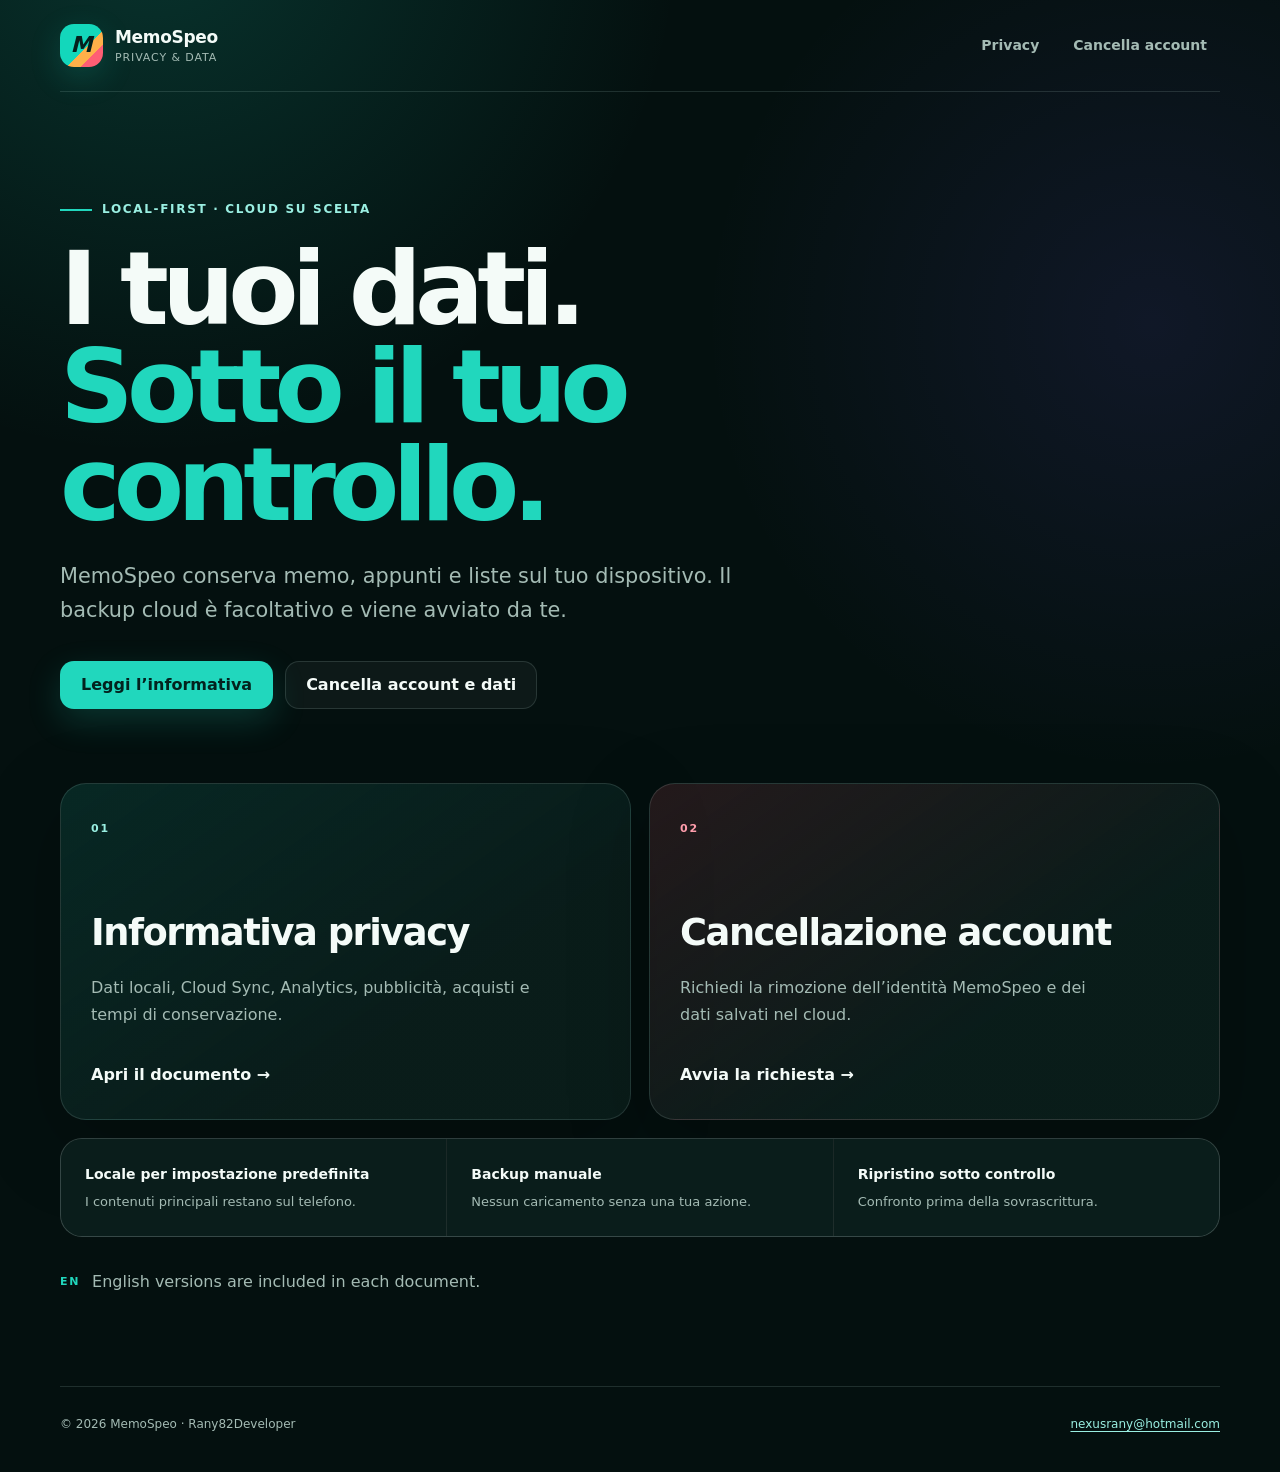
==== index.html @ d62948c8 "Add files via upload" ====
<!doctype html>
<html lang="it">
<head>
  <meta charset="utf-8">
  <meta name="viewport" content="width=device-width, initial-scale=1">
  <meta name="description" content="Informativa privacy e cancellazione account di MemoSpeo.">
  <meta name="theme-color" content="#071b1a">
  <title>MemoSpeo · Privacy e dati</title>
  <link rel="stylesheet" href="styles.css">
</head>
<body>
  <header class="site-header">
    <a class="brand" href="index.html" aria-label="MemoSpeo - pagina iniziale">
      <span class="brand-mark" aria-hidden="true">M</span>
      <span><strong>MemoSpeo</strong><small>Privacy &amp; data</small></span>
    </a>
    <nav aria-label="Navigazione principale">
      <a href="privacy.html">Privacy</a>
      <a href="delete-account.html">Cancella account</a>
    </nav>
  </header>

  <main>
    <section class="hero">
      <div class="eyebrow"><span></span> Local-first · Cloud su scelta</div>
      <h1>I tuoi dati.<br><em>Sotto il tuo controllo.</em></h1>
      <p>MemoSpeo conserva memo, appunti e liste sul tuo dispositivo. Il backup cloud è facoltativo e viene avviato da te.</p>
      <div class="hero-actions">
        <a class="button primary" href="privacy.html">Leggi l’informativa</a>
        <a class="button secondary" href="delete-account.html">Cancella account e dati</a>
      </div>
    </section>

    <section class="cards" aria-label="Documenti disponibili">
      <a class="feature-card mint" href="privacy.html">
        <span class="card-number">01</span>
        <h2>Informativa privacy</h2>
        <p>Dati locali, Cloud Sync, Analytics, pubblicità, acquisti e tempi di conservazione.</p>
        <span class="card-link">Apri il documento <span aria-hidden="true">→</span></span>
      </a>
      <a class="feature-card coral" href="delete-account.html">
        <span class="card-number">02</span>
        <h2>Cancellazione account</h2>
        <p>Richiedi la rimozione dell’identità MemoSpeo e dei dati salvati nel cloud.</p>
        <span class="card-link">Avvia la richiesta <span aria-hidden="true">→</span></span>
      </a>
    </section>

    <section class="trust-strip">
      <div><strong>Locale per impostazione predefinita</strong><span>I contenuti principali restano sul telefono.</span></div>
      <div><strong>Backup manuale</strong><span>Nessun caricamento senza una tua azione.</span></div>
      <div><strong>Ripristino sotto controllo</strong><span>Confronto prima della sovrascrittura.</span></div>
    </section>

    <section class="english-note">
      <span>EN</span>
      <p>English versions are included in each document.</p>
    </section>
  </main>

  <footer>
    <span>© 2026 MemoSpeo · Rany82Developer</span>
    <a href="mailto:nexusrany@hotmail.com">nexusrany@hotmail.com</a>
  </footer>
</body>
</html>
---- styles.css ----
:root {
  color-scheme: dark;
  --bg: #04100f;
  --surface: #0a1d1b;
  --surface-2: #102724;
  --line: rgba(199, 235, 225, .14);
  --text: #f4fbf8;
  --muted: #a4bbb4;
  --mint: #21d7bd;
  --mint-soft: #9aefe2;
  --coral: #ff5e74;
  --violet: #7b5cff;
  --shadow: 0 24px 80px rgba(0, 0, 0, .26);
}

* { box-sizing: border-box; }
html { scroll-behavior: smooth; }
body {
  margin: 0;
  min-height: 100vh;
  color: var(--text);
  background:
    radial-gradient(circle at 12% -5%, rgba(24, 209, 181, .18), transparent 33rem),
    radial-gradient(circle at 90% 22%, rgba(123, 92, 255, .10), transparent 28rem),
    var(--bg);
  font-family: Inter, ui-sans-serif, system-ui, -apple-system, BlinkMacSystemFont, "Segoe UI", sans-serif;
  line-height: 1.65;
}

a { color: var(--mint-soft); text-decoration-thickness: 1px; text-underline-offset: 3px; }
a:hover { color: #fff; }

.site-header, main, footer { width: min(1160px, calc(100% - 40px)); margin-inline: auto; }
.site-header {
  min-height: 92px;
  display: flex;
  align-items: center;
  justify-content: space-between;
  gap: 24px;
  border-bottom: 1px solid var(--line);
}
.brand { display: inline-flex; align-items: center; gap: 12px; color: var(--text); text-decoration: none; }
.brand-mark {
  width: 43px;
  height: 43px;
  display: grid;
  place-items: center;
  border-radius: 14px;
  color: #05201d;
  font-size: 22px;
  font-weight: 900;
  font-style: italic;
  background: linear-gradient(135deg, #13d7bb 0 58%, #ffb049 58% 74%, #ff5e74 74%);
  box-shadow: 0 10px 32px rgba(33, 215, 189, .18);
}
.brand strong, .brand small { display: block; line-height: 1.2; }
.brand strong { font-size: 17px; letter-spacing: -.02em; }
.brand small { color: var(--muted); margin-top: 4px; font-size: 11px; letter-spacing: .08em; text-transform: uppercase; }
nav { display: flex; align-items: center; gap: 8px; }
nav a { padding: 9px 13px; border-radius: 12px; color: var(--muted); text-decoration: none; font-size: 14px; font-weight: 650; }
nav a:hover, nav a.active { background: rgba(255,255,255,.06); color: var(--text); }

.hero { padding: 108px 0 74px; max-width: 850px; }
.eyebrow { display: flex; align-items: center; gap: 10px; color: var(--mint-soft); font-size: 12px; font-weight: 800; letter-spacing: .14em; text-transform: uppercase; }
.eyebrow span { display: inline-block; width: 32px; height: 2px; background: var(--mint); }
h1, h2, h3, p { margin-top: 0; }
.hero h1, .delete-hero h1, .document-heading h1 { margin: 20px 0 24px; font-size: clamp(3.3rem, 8vw, 6.8rem); line-height: .96; letter-spacing: -.067em; }
.hero h1 em { color: var(--mint); font-style: normal; }
.hero > p { max-width: 680px; color: var(--muted); font-size: clamp(1.05rem, 2vw, 1.3rem); }
.hero-actions { display: flex; flex-wrap: wrap; gap: 12px; margin-top: 34px; }
.button { display: inline-flex; align-items: center; justify-content: center; min-height: 48px; padding: 0 20px; border: 1px solid transparent; border-radius: 14px; font-weight: 800; text-decoration: none; transition: transform .2s ease, background .2s ease; }
.button:hover { transform: translateY(-2px); }
.button.primary { color: #03221e; background: var(--mint); box-shadow: 0 12px 34px rgba(33, 215, 189, .18); }
.button.primary:hover { color: #021713; background: #42e5cd; }
.button.secondary { color: var(--text); background: rgba(255,255,255,.04); border-color: var(--line); }
.button.full { width: 100%; text-align: center; }
.inline-button { margin: 6px 0 22px; }

.cards { display: grid; grid-template-columns: 1fr 1fr; gap: 18px; }
.feature-card { min-height: 305px; padding: 30px; border: 1px solid var(--line); border-radius: 26px; color: var(--text); text-decoration: none; box-shadow: var(--shadow); transition: transform .25s ease, border-color .25s ease; }
.feature-card:hover { transform: translateY(-5px); color: var(--text); border-color: rgba(255,255,255,.26); }
.feature-card.mint { background: linear-gradient(145deg, rgba(33,215,189,.12), rgba(10,29,27,.94) 65%); }
.feature-card.coral { background: linear-gradient(145deg, rgba(255,94,116,.13), rgba(10,29,27,.94) 65%); }
.card-number { color: var(--mint-soft); font-size: 11px; font-weight: 900; letter-spacing: .16em; }
.coral .card-number { color: #ff9dac; }
.feature-card h2 { margin: 62px 0 12px; font-size: clamp(1.6rem, 4vw, 2.3rem); letter-spacing: -.04em; }
.feature-card p { color: var(--muted); max-width: 440px; }
.card-link { display: inline-block; margin-top: 18px; font-weight: 800; }
.trust-strip { display: grid; grid-template-columns: repeat(3, 1fr); gap: 1px; margin-top: 18px; overflow: hidden; border: 1px solid var(--line); border-radius: 22px; background: var(--line); }
.trust-strip div { padding: 24px; background: var(--surface); }
.trust-strip strong, .trust-strip span { display: block; }
.trust-strip strong { margin-bottom: 5px; font-size: 14px; }
.trust-strip span { color: var(--muted); font-size: 13px; }
.english-note { display: flex; align-items: center; gap: 12px; margin: 32px 0 0; color: var(--muted); }
.english-note span, .language-label { color: var(--mint); font-size: 11px; font-weight: 900; letter-spacing: .15em; }
.english-note p { margin: 0; }

.document-layout { display: grid; grid-template-columns: 210px minmax(0, 760px); justify-content: space-between; gap: 72px; padding-top: 70px; }
.document-index { position: sticky; top: 24px; height: fit-content; padding: 18px 0; }
.document-index p { color: var(--text); font-size: 12px; font-weight: 900; letter-spacing: .14em; text-transform: uppercase; }
.document-index a { display: block; padding: 7px 0; color: var(--muted); text-decoration: none; font-size: 13px; }
.document-index a:hover { color: var(--mint-soft); }
.document-heading { padding-bottom: 30px; border-bottom: 1px solid var(--line); }
.document-heading h1 { font-size: clamp(3rem, 7vw, 5.5rem); }
.lead { max-width: 700px; color: var(--muted); font-size: 1.18rem; }
.meta { display: inline-flex; gap: 12px; padding: 8px 12px; border-radius: 10px; background: rgba(255,255,255,.045); font-size: 12px; }
.meta span { color: var(--muted); }
.document section { padding: 42px 0 10px; scroll-margin-top: 20px; }
.document h2, .what-happens > h2, .english-section > h2 { font-size: clamp(1.7rem, 4vw, 2.35rem); line-height: 1.15; letter-spacing: -.04em; }
.document h3, .english-section h3 { margin: 26px 0 8px; font-size: 1.08rem; }
.document p, .document li, .what-happens p, .english-section p, .english-section li { color: #bed0cb; }
.document ul, .english-section ol { padding-left: 21px; }
.document li, .english-section li { margin: 7px 0; }
.document hr { margin: 60px 0 10px; border: 0; border-top: 1px solid var(--line); }
.callout { margin: 34px 0 4px; padding: 22px 24px; border-left: 3px solid var(--mint); border-radius: 0 16px 16px 0; background: rgba(33,215,189,.075); }
.callout strong { display: block; margin-bottom: 5px; color: var(--mint-soft); }
.callout p { margin: 0; }
.callout.warning { border-left-color: var(--coral); background: rgba(255,94,116,.07); }
.callout.warning strong { color: #ff9dac; }
.data-table { margin: 24px 0; overflow: hidden; border: 1px solid var(--line); border-radius: 17px; }
.table-row { display: grid; grid-template-columns: 1.15fr 1fr 1.6fr; gap: 18px; padding: 14px 16px; border-top: 1px solid var(--line); color: var(--muted); font-size: 13px; }
.table-row:first-child { border-top: 0; }
.table-row strong { color: var(--text); }
.table-head { color: var(--mint-soft); background: rgba(255,255,255,.035); font-size: 11px; font-weight: 900; letter-spacing: .08em; text-transform: uppercase; }
.language-label { margin-bottom: 12px; }

.delete-page { max-width: 1020px; }
.delete-hero { max-width: 820px; padding: 84px 0 48px; }
.delete-hero h1 { font-size: clamp(3.1rem, 8vw, 6rem); }
.delete-hero > p { max-width: 720px; color: var(--muted); font-size: 1.15rem; }
.deletion-grid { display: grid; grid-template-columns: 1.25fr .75fr; gap: 18px; }
.steps-panel, .request-panel { padding: 28px; border: 1px solid var(--line); border-radius: 24px; background: rgba(10,29,27,.82); box-shadow: var(--shadow); }
.panel-title { display: flex; justify-content: space-between; gap: 20px; padding-bottom: 20px; border-bottom: 1px solid var(--line); }
.panel-title span { color: var(--muted); font-size: 13px; }
.panel-title strong { color: var(--mint-soft); }
.steps { margin: 8px 0 0; padding: 0; list-style: none; }
.steps li { display: grid; grid-template-columns: 42px 1fr; gap: 15px; padding: 19px 0; border-bottom: 1px solid var(--line); }
.steps li:last-child { border-bottom: 0; }
.steps li > span { width: 36px; height: 36px; display: grid; place-items: center; border-radius: 12px; color: var(--mint-soft); background: rgba(33,215,189,.11); font-weight: 900; }
.steps strong { display: block; }
.steps p { margin: 3px 0 0; color: var(--muted); font-size: 13px; }
.request-panel { background: linear-gradient(155deg, rgba(255,94,116,.13), rgba(10,29,27,.96) 58%); }
.request-panel h2 { margin: 50px 0 12px; font-size: 2rem; line-height: 1.1; letter-spacing: -.04em; }
.request-panel > p { color: var(--muted); }
.request-panel .button { margin-top: 18px; }
.request-panel .small { margin-top: 14px; text-align: center; font-size: 11px; }
.what-happens, .english-section { padding: 72px 0 0; }
.outcome-grid { display: grid; grid-template-columns: 1fr 1fr; gap: 18px; margin: 24px 0 30px; }
.outcome { padding: 25px; border: 1px solid var(--line); border-radius: 21px; background: rgba(255,255,255,.025); }
.outcome > span { width: 34px; height: 34px; display: grid; place-items: center; border-radius: 50%; font-weight: 900; }
.outcome.yes > span { color: #03221e; background: var(--mint); }
.outcome.no > span { color: #280910; background: var(--coral); }
.outcome h3 { margin: 16px 0 8px; }
.outcome ul { margin-bottom: 0; padding-left: 19px; color: var(--muted); }
.english-section { margin-top: 72px; border-top: 1px solid var(--line); }

footer { display: flex; align-items: center; justify-content: space-between; gap: 20px; margin-top: 90px; padding: 28px 0 38px; border-top: 1px solid var(--line); color: var(--muted); font-size: 12px; }

@media (max-width: 800px) {
  .site-header { align-items: flex-start; padding: 20px 0; }
  nav { flex-direction: column; align-items: flex-end; gap: 2px; }
  nav a { padding: 5px 8px; font-size: 12px; }
  .hero { padding-top: 74px; }
  .cards, .trust-strip, .deletion-grid, .outcome-grid { grid-template-columns: 1fr; }
  .document-layout { grid-template-columns: 1fr; padding-top: 44px; }
  .document-index { display: none; }
  .table-row { grid-template-columns: 1fr; gap: 4px; }
  .table-head { display: none; }
  footer { align-items: flex-start; flex-direction: column; }
}

@media (max-width: 480px) {
  .site-header, main, footer { width: min(100% - 28px, 1160px); }
  .brand small { display: none; }
  .brand-mark { width: 38px; height: 38px; border-radius: 12px; }
  .hero h1, .delete-hero h1 { font-size: 3.15rem; }
  .hero-actions .button { width: 100%; }
  .feature-card, .steps-panel, .request-panel { padding: 22px; }
}

@media (prefers-reduced-motion: reduce) {
  html { scroll-behavior: auto; }
  *, *::before, *::after { transition: none !important; }
}
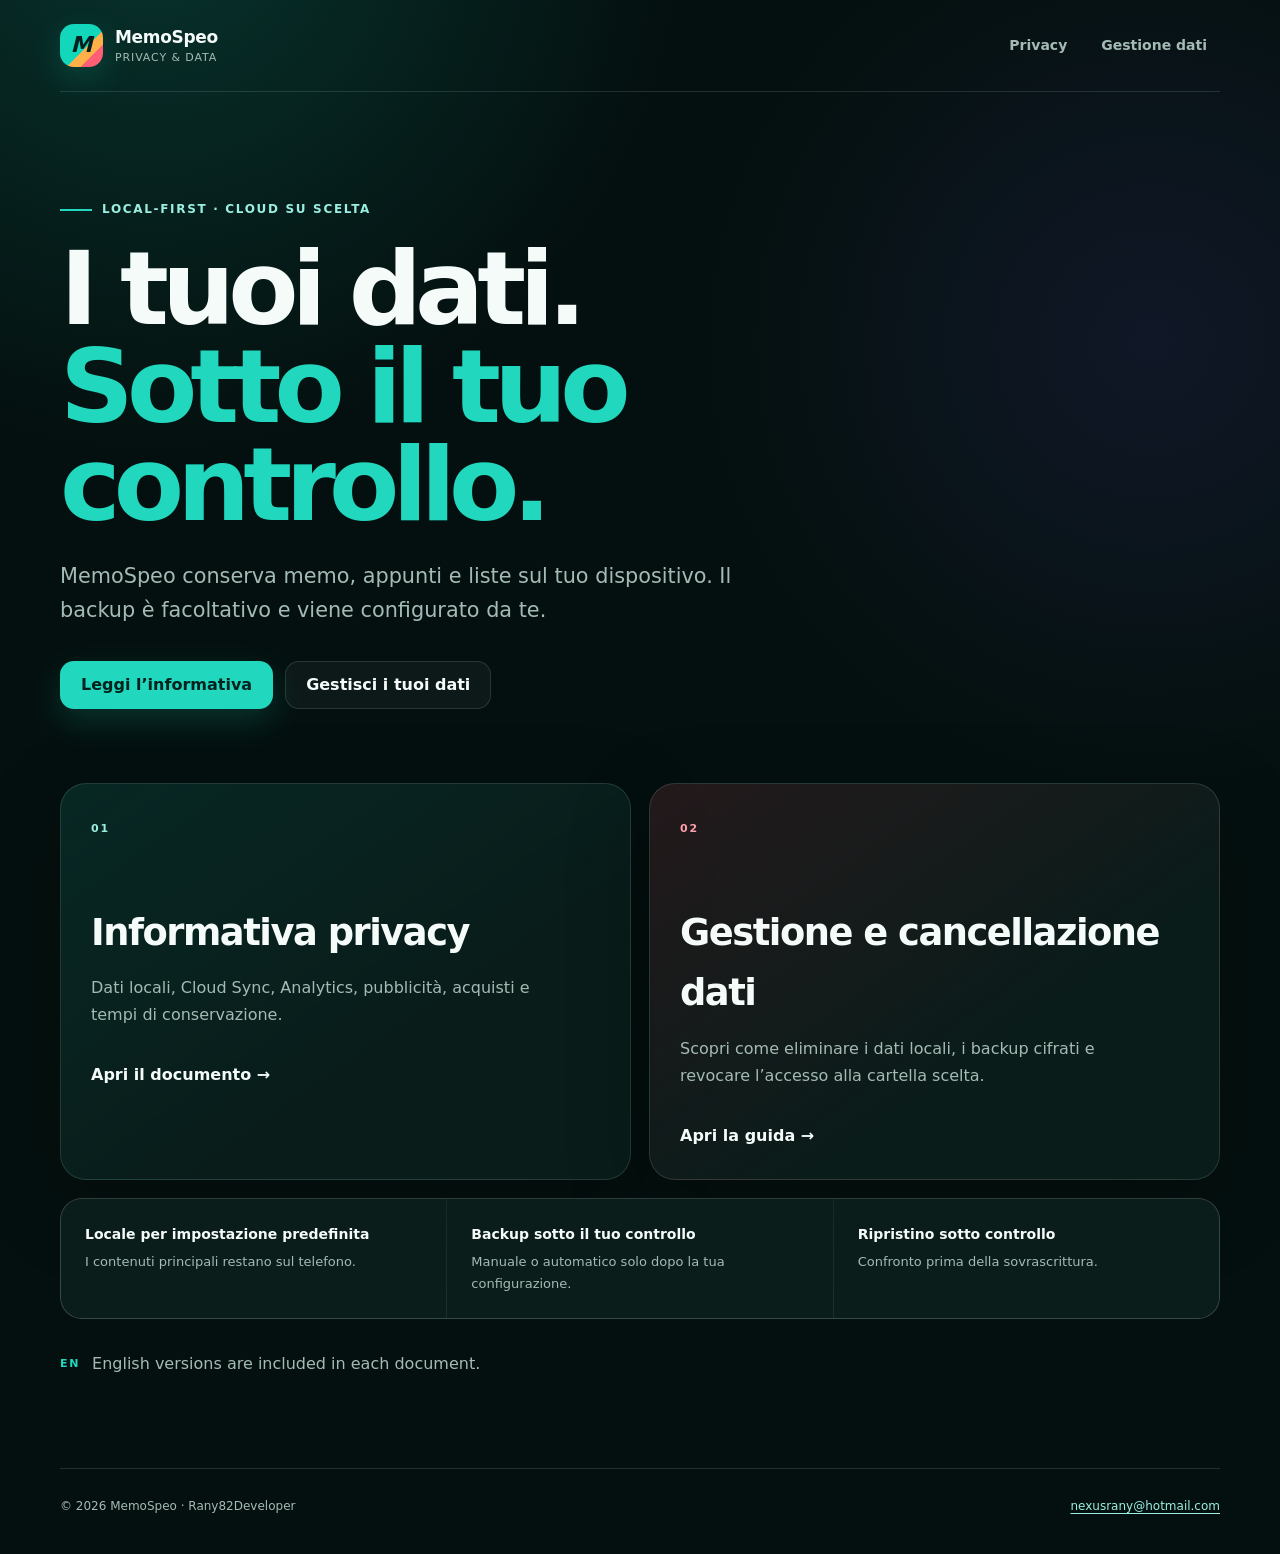
==== commit 0c573337: "Correct privacy and backup data disclosures" ====
--- a/index.html
+++ b/index.html
@@ -1,66 +1,66 @@
-<!doctype html>
-<html lang="it">
-<head>
-  <meta charset="utf-8">
-  <meta name="viewport" content="width=device-width, initial-scale=1">
-  <meta name="description" content="Informativa privacy e cancellazione account di MemoSpeo.">
-  <meta name="theme-color" content="#071b1a">
-  <title>MemoSpeo · Privacy e dati</title>
-  <link rel="stylesheet" href="styles.css">
-</head>
-<body>
-  <header class="site-header">
-    <a class="brand" href="index.html" aria-label="MemoSpeo - pagina iniziale">
-      <span class="brand-mark" aria-hidden="true">M</span>
-      <span><strong>MemoSpeo</strong><small>Privacy &amp; data</small></span>
-    </a>
-    <nav aria-label="Navigazione principale">
-      <a href="privacy.html">Privacy</a>
-      <a href="delete-account.html">Cancella account</a>
-    </nav>
-  </header>
-
-  <main>
-    <section class="hero">
-      <div class="eyebrow"><span></span> Local-first · Cloud su scelta</div>
-      <h1>I tuoi dati.<br><em>Sotto il tuo controllo.</em></h1>
-      <p>MemoSpeo conserva memo, appunti e liste sul tuo dispositivo. Il backup cloud è facoltativo e viene avviato da te.</p>
-      <div class="hero-actions">
-        <a class="button primary" href="privacy.html">Leggi l’informativa</a>
-        <a class="button secondary" href="delete-account.html">Cancella account e dati</a>
-      </div>
-    </section>
-
-    <section class="cards" aria-label="Documenti disponibili">
-      <a class="feature-card mint" href="privacy.html">
-        <span class="card-number">01</span>
-        <h2>Informativa privacy</h2>
-        <p>Dati locali, Cloud Sync, Analytics, pubblicità, acquisti e tempi di conservazione.</p>
-        <span class="card-link">Apri il documento <span aria-hidden="true">→</span></span>
-      </a>
-      <a class="feature-card coral" href="delete-account.html">
-        <span class="card-number">02</span>
-        <h2>Cancellazione account</h2>
-        <p>Richiedi la rimozione dell’identità MemoSpeo e dei dati salvati nel cloud.</p>
-        <span class="card-link">Avvia la richiesta <span aria-hidden="true">→</span></span>
-      </a>
-    </section>
-
-    <section class="trust-strip">
-      <div><strong>Locale per impostazione predefinita</strong><span>I contenuti principali restano sul telefono.</span></div>
-      <div><strong>Backup manuale</strong><span>Nessun caricamento senza una tua azione.</span></div>
-      <div><strong>Ripristino sotto controllo</strong><span>Confronto prima della sovrascrittura.</span></div>
-    </section>
-
-    <section class="english-note">
-      <span>EN</span>
-      <p>English versions are included in each document.</p>
-    </section>
-  </main>
-
-  <footer>
-    <span>© 2026 MemoSpeo · Rany82Developer</span>
-    <a href="mailto:nexusrany@hotmail.com">nexusrany@hotmail.com</a>
-  </footer>
-</body>
-</html>
+<!doctype html>
+<html lang="it">
+<head>
+  <meta charset="utf-8">
+  <meta name="viewport" content="width=device-width, initial-scale=1">
+  <meta name="description" content="Informativa privacy e guida alla gestione dei dati di MemoSpeo.">
+  <meta name="theme-color" content="#071b1a">
+  <title>MemoSpeo · Privacy e dati</title>
+  <link rel="stylesheet" href="styles.css">
+</head>
+<body>
+  <header class="site-header">
+    <a class="brand" href="index.html" aria-label="MemoSpeo - pagina iniziale">
+      <span class="brand-mark" aria-hidden="true">M</span>
+      <span><strong>MemoSpeo</strong><small>Privacy &amp; data</small></span>
+    </a>
+    <nav aria-label="Navigazione principale">
+      <a href="privacy.html">Privacy</a>
+      <a href="delete-account.html">Gestione dati</a>
+    </nav>
+  </header>
+
+  <main>
+    <section class="hero">
+      <div class="eyebrow"><span></span> Local-first · Cloud su scelta</div>
+      <h1>I tuoi dati.<br><em>Sotto il tuo controllo.</em></h1>
+      <p>MemoSpeo conserva memo, appunti e liste sul tuo dispositivo. Il backup è facoltativo e viene configurato da te.</p>
+      <div class="hero-actions">
+        <a class="button primary" href="privacy.html">Leggi l’informativa</a>
+        <a class="button secondary" href="delete-account.html">Gestisci i tuoi dati</a>
+      </div>
+    </section>
+
+    <section class="cards" aria-label="Documenti disponibili">
+      <a class="feature-card mint" href="privacy.html">
+        <span class="card-number">01</span>
+        <h2>Informativa privacy</h2>
+        <p>Dati locali, Cloud Sync, Analytics, pubblicità, acquisti e tempi di conservazione.</p>
+        <span class="card-link">Apri il documento <span aria-hidden="true">→</span></span>
+      </a>
+      <a class="feature-card coral" href="delete-account.html">
+        <span class="card-number">02</span>
+        <h2>Gestione e cancellazione dati</h2>
+        <p>Scopri come eliminare i dati locali, i backup cifrati e revocare l’accesso alla cartella scelta.</p>
+        <span class="card-link">Apri la guida <span aria-hidden="true">→</span></span>
+      </a>
+    </section>
+
+    <section class="trust-strip">
+      <div><strong>Locale per impostazione predefinita</strong><span>I contenuti principali restano sul telefono.</span></div>
+      <div><strong>Backup sotto il tuo controllo</strong><span>Manuale o automatico solo dopo la tua configurazione.</span></div>
+      <div><strong>Ripristino sotto controllo</strong><span>Confronto prima della sovrascrittura.</span></div>
+    </section>
+
+    <section class="english-note">
+      <span>EN</span>
+      <p>English versions are included in each document.</p>
+    </section>
+  </main>
+
+  <footer>
+    <span>© 2026 MemoSpeo · Rany82Developer</span>
+    <a href="mailto:nexusrany@hotmail.com">nexusrany@hotmail.com</a>
+  </footer>
+</body>
+</html>
